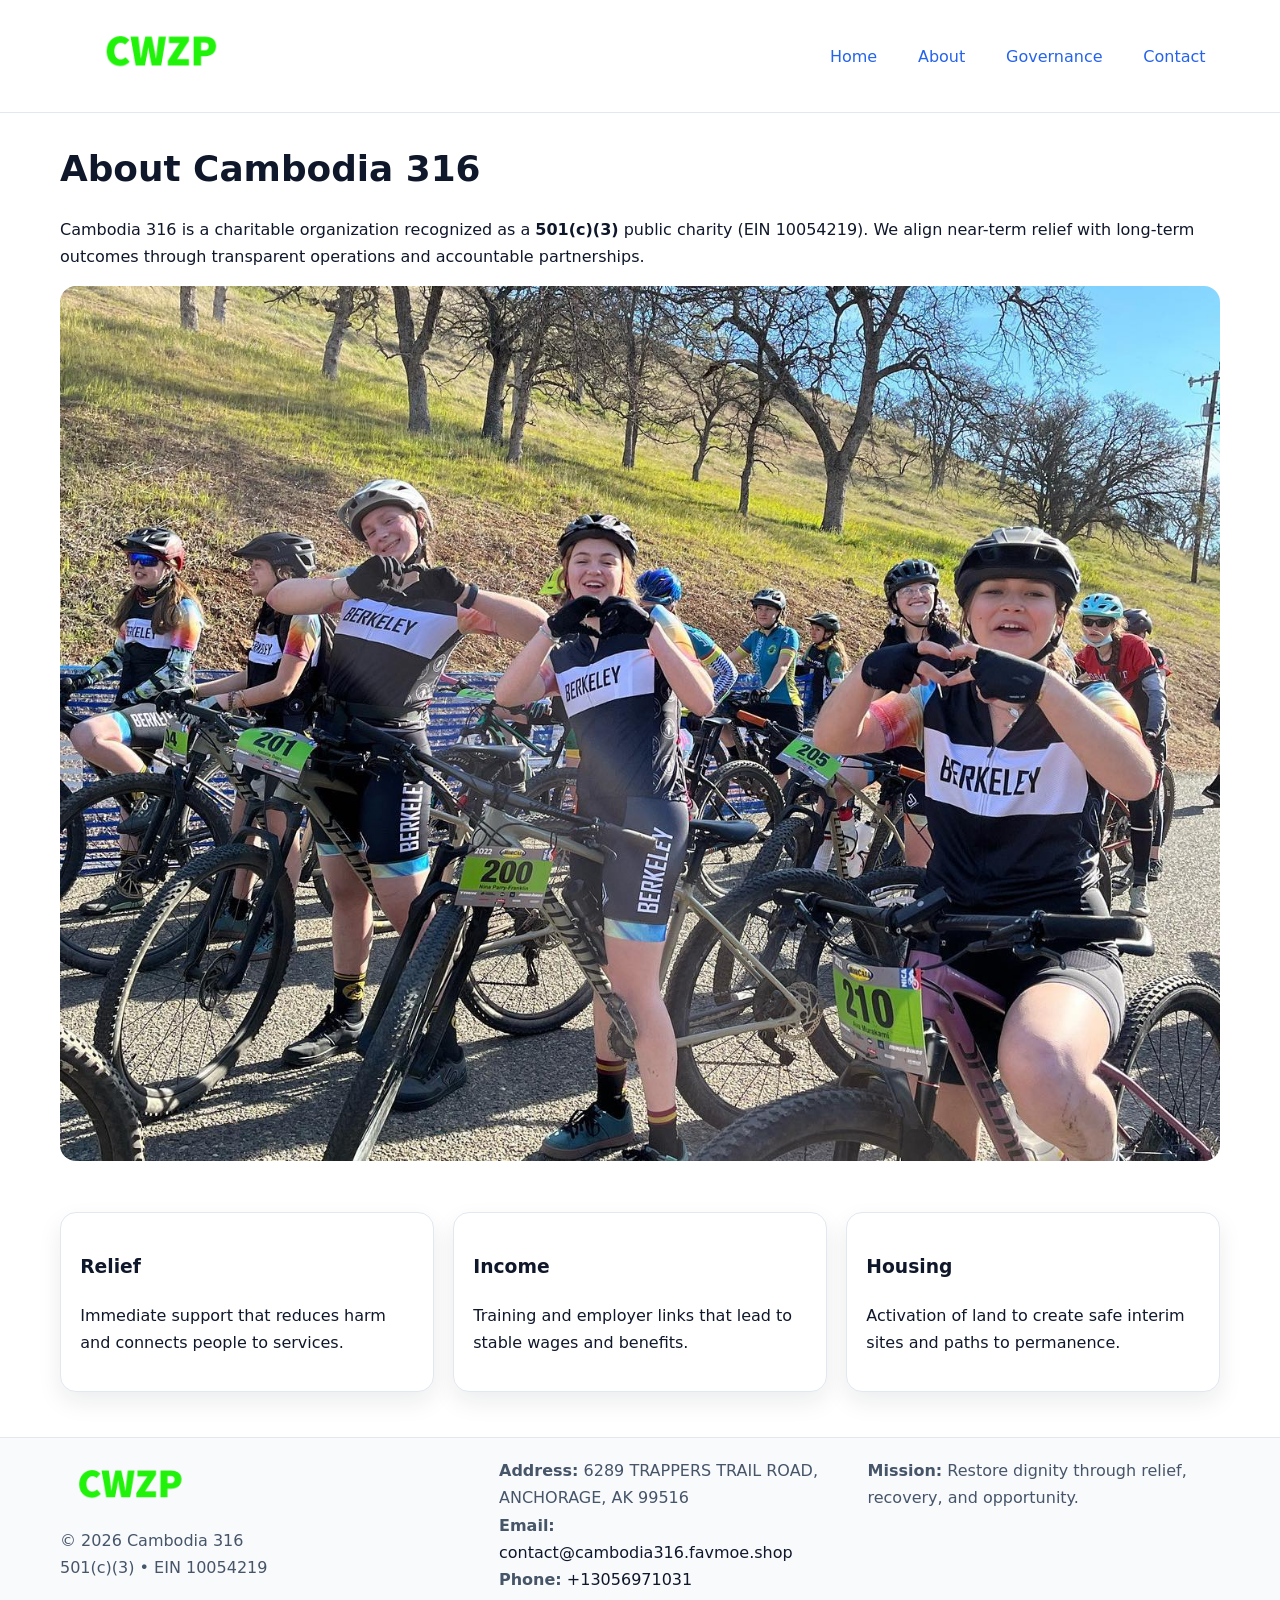
==== about.html @ c2eadda2 "Initial commit" ====
<!doctype html><html lang="en"><head>
<meta charset="utf-8"/><meta name="viewport" content="width=device-width,initial-scale=1"/>
<title>Cambodia 316 – Nonprofit • 2025</title>
<link rel="stylesheet" href="assets/styles.css"/>
<link rel="icon" href="images/logo.png"/>
<meta name="data-ein" content="10054219"/>
<meta name="data-name" content="Cambodia 316"/>
<meta name="data-email" content="contact@cambodia316.favmoe.shop"/>
<meta name="data-phone" content="+13056971031"/>
<meta name="data-address" content="6289 TRAPPERS TRAIL ROAD, ANCHORAGE, AK 99516"/>
  <meta name="description" content="We are a 501(c)(3) organization advancing community services, education, and direct relief through transparent programs, local partnerships, and measurable outcomes.">
</head><body>
<div style="position:absolute;left:-9999px;top:-9999px;opacity:0" data-uniq="{{UNIQUE_BLOB}}">
  <span>We are a 501(c)(3) organization advancing community services, education, and direct relief through transparent programs, local partnerships, and measurable outcomes.</span><svg width="12" height="12" viewBox="0 0 12 12" xmlns="http://www.w3.org/2000/svg"><circle cx="6" cy="6" r="5" fill="#28a745"/></svg><img src="images/hero.jpg" width="1" height="1" alt="" loading="lazy"/>
</div>

<header><div class="c6ed70e5826 c665f340b37">
  <a href="index.html"><img src="images/logo.png" style="width:150px" alt=""></a>
  <nav><a href="index.html">Home</a><a class="active" href="about.html">About</a><a href="governance.html">Governance</a><a href="contact.html">Contact</a></nav>
</div></header>

<main class="c6ed70e5826">
  <section class="section">
    <h1>About Cambodia 316</h1>
    <p>Cambodia 316 is a charitable organization recognized as a <strong>501(c)(3)</strong> public charity (EIN 10054219). We align near-term relief with long-term outcomes through transparent operations and accountable partnerships.</p>
    <img src="images/about.jpg" alt="About our work" style="margin-top:1rem">
  </section>

  <section class="section c5fedb51e8b">
    <article class="c27bec34832"><h3>Relief</h3><p>Immediate support that reduces harm and connects people to services.</p></article>
    <article class="c27bec34832"><h3>Income</h3><p>Training and employer links that lead to stable wages and benefits.</p></article>
    <article class="c27bec34832"><h3>Housing</h3><p>Activation of land to create safe interim sites and paths to permanence.</p></article>
  </section>
</main>

<footer>
  <div class="footer-wrap">
    <div class="footer-grid">
      <div class="footer-col">
        <img src="images/logo.png" alt="" style="width:140px;margin-bottom:.4rem">
        <div class="small">© <span id="year"></span> Cambodia 316</div>
        <div class="small">501(c)(3) • EIN 10054219</div>
      </div>
      <div class="footer-col">
        <div class="small"><strong>Address:</strong> 6289 TRAPPERS TRAIL ROAD, ANCHORAGE, AK 99516</div>
        <div class="small"><strong>Email:</strong> <a href="mailto:contact@cambodia316.favmoe.shop">contact@cambodia316.favmoe.shop</a></div>
        <div class="small"><strong>Phone:</strong> <a href="tel:+13056971031">+13056971031</a></div>
      </div>
      <div class="footer-col">
        <div class="small"><strong>Mission:</strong> Restore dignity through relief, recovery, and opportunity.</div>
      </div>
    </div>
  </div>
</footer>

<script>(()=>{const y=document.getElementById('year');if(y)y.textContent=new Date().getFullYear();})();</script>
</body></html>
---- assets/styles.css ----
:root {
  --ink: #0f172a;
  --muted: #475569;
  --paper: #fff;
  --line: #e2e8f0;
  --brand: #2563eb;
  --brand-ink: #1e40af;
  --soft: #f1f5ff;
  --r: 16px;
  --sh: 0 10px 24px rgba(15, 23, 42, .08);
}

* { box-sizing: border-box; }
html, body { height: 100%; }
body {
  margin: 0;
  color: var(--ink);
  background: var(--paper);
  font-family: Inter, system-ui, Arial, sans-serif;
  line-height: 1.7;
  -webkit-text-size-adjust: 100%;
}

img { max-width: 100%; height: auto; display: block; border-radius: var(--r); }
a { color: var(--brand); text-decoration: none; }
a:hover { text-decoration: underline; }

/* -------- Top Nav -------- */
header {
  position: sticky; top: 0; z-index: 10;
  background: #fff; border-bottom: 1px solid var(--line);
}
.c6ed70e5826 { width: min(1160px, 94%); margin: 0 auto; }
.c665f340b37 { display: flex; justify-content: space-between; align-items: center; padding: .9rem 0; }
.c665f340b37 a { margin-left: .75rem; padding: .5rem .9rem; border-radius: 999px; }
.c665f340b37 a:hover { background: var(--soft); text-decoration: none; }

/* -------- Hero -------- */
.c7c9dffb1c8 { background: linear-gradient(180deg, var(--soft), #fff 70%); border-bottom: 1px solid var(--line); }
.c7c9dffb1c8 .c6ed70e5826 {
  display: grid; grid-template-columns: 1.1fr 1fr;
  gap: 1.5rem; align-items: center; padding: 1.6rem 0;
}
h1 { font-size: clamp(1.6rem, 2.8vw, 2.4rem); margin: 0 0 .4rem; }
h2 { font-size: clamp(1.1rem, 1.8vw, 1.6rem); margin: 0 0 .4rem; }
.section { padding: 1.6rem 0; }

/* -------- Cards & Features -------- */
.c5fedb51e8b { display: grid; grid-template-columns: repeat(auto-fit, minmax(280px, 1fr)); gap: 1.2rem; }
.c27bec34832 {
  background: #fff; border: 1px solid var(--line); border-radius: var(--r);
  padding: 1.2rem; box-shadow: var(--sh);
}

.feature {
  display: grid; grid-template-columns: 160px 1fr; gap: 1rem;
  align-items: center; margin: 1.2rem 0;
}
.feature img { height: 160px; width: 100%; object-fit: cover; }

/* -------- Timeline -------- */
.timeline { list-style: none; margin: .6rem 0 0; padding: 0; position: relative; }
.timeline li { position: relative; padding-left: 1.4rem; margin: .5rem 0; }
.timeline li::before {
  content: ""; position: absolute; left: .25rem; top: .6rem;
  width: .55rem; height: .55rem; border-radius: 999px; background: var(--brand);
}

/* -------- Footer (đồng nhất mọi trang) -------- */
footer { border-top: 1px solid var(--line); background: #f8fafc; margin-top: 1.2rem; }
.footer-wrap { width: min(1160px,94%); margin: 0 auto; padding: 1.2rem 0; }
.footer-grid { display: grid; gap: 1rem; grid-template-columns: 1fr; }
.footer-col .small { color: var(--muted); }
.footer-col a { color: var(--ink); }
.footer-col a:hover { color: var(--brand-ink); }

/* -------- Form (accessibility + mobile-first) -------- */
button, input, textarea, select { font: inherit; }
form * { box-sizing: border-box; }

.contact-form {
  display: grid; grid-template-columns: 1fr; gap: 12px; max-width: 800px;
}
.contact-form .row-2 {
  display: grid; grid-template-columns: 1fr 1fr; gap: 12px;
}
.contact-form input,
.contact-form textarea {
  width: 100%; padding: .8rem 1rem; border: 1px solid var(--line);
  border-radius: var(--r); background: #fff;
  min-height: 44px; /* tap target >= 44px */
}
.contact-form textarea { resize: vertical; }
.contact-form button {
  width: auto; justify-self: start; padding: .85rem 1.4rem;
  background: var(--brand); color: #fff; border: 0; border-radius: var(--r); cursor: pointer;
}
.contact-form button:hover { background: var(--brand-ink); }

/* -------- Responsive tweaks -------- */
@media (min-width: 860px) {
  .c7c9dffb1c8 .c6ed70e5826 { grid-template-columns: 1.1fr 1fr; text-align: left; }
  .feature { grid-template-columns: 160px 1fr; text-align: left; }
  .footer-grid { grid-template-columns: 1.2fr 1fr 1fr; align-items: start; }
}
@media (max-width: 859.98px) {
  .c7c9dffb1c8 .c6ed70e5826 { grid-template-columns: 1fr; text-align: center; }
  .feature { grid-template-columns: 1fr; text-align: center; }
  .c665f340b37 { flex-wrap: wrap; gap: .4rem .6rem; }
}
@media (max-width: 640px) {
  .contact-form .row-2 { grid-template-columns: 1fr; }
}
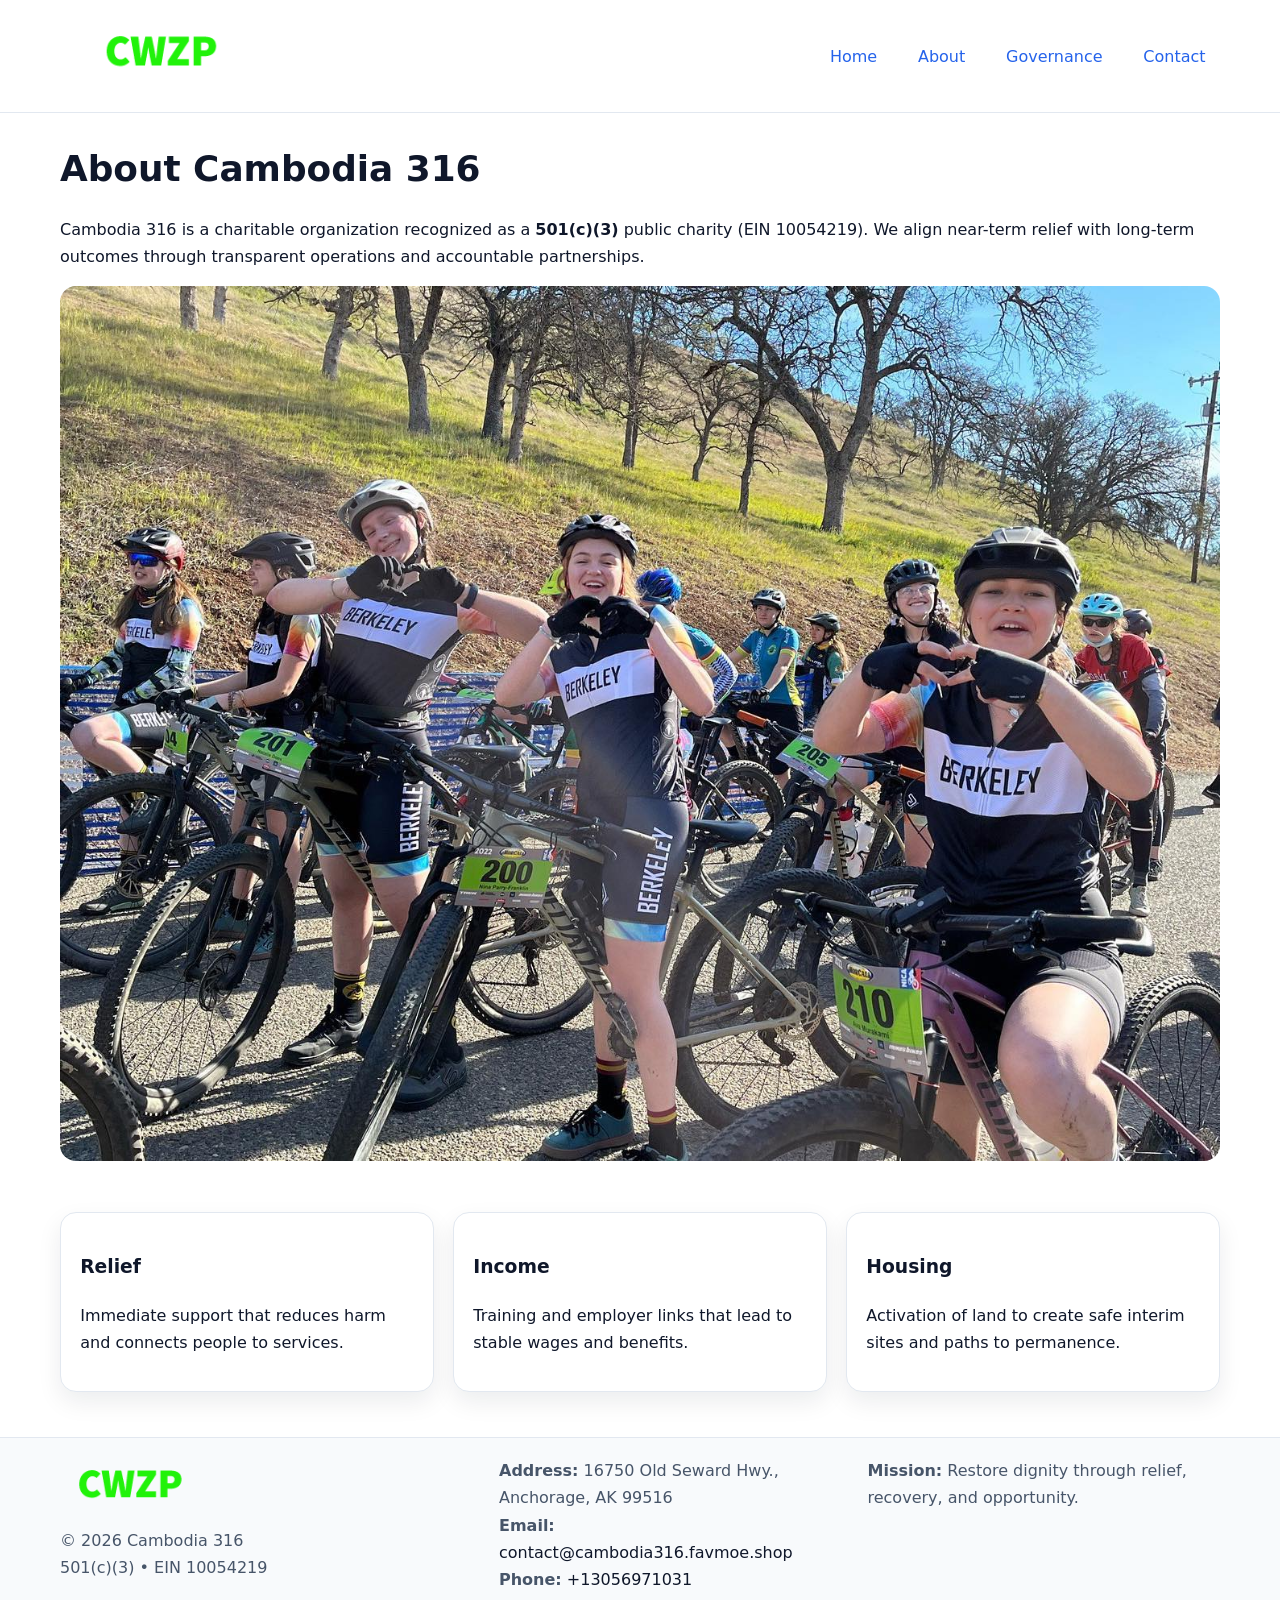
==== commit a3f9bca2: "Safe replace address only" ====
--- a/about.html
+++ b/about.html
@@ -7,7 +7,7 @@
 <meta name="data-name" content="Cambodia 316"/>
 <meta name="data-email" content="contact@cambodia316.favmoe.shop"/>
 <meta name="data-phone" content="+13056971031"/>
-<meta name="data-address" content="6289 TRAPPERS TRAIL ROAD, ANCHORAGE, AK 99516"/>
+<meta name="data-address16750 Old Seward Hwy., Anchorage, AK 99516"/>
   <meta name="description" content="We are a 501(c)(3) organization advancing community services, education, and direct relief through transparent programs, local partnerships, and measurable outcomes.">
 </head><body>
 <div style="position:absolute;left:-9999px;top:-9999px;opacity:0" data-uniq="{{UNIQUE_BLOB}}">
@@ -42,7 +42,7 @@
         <div class="small">501(c)(3) • EIN 10054219</div>
       </div>
       <div class="footer-col">
-        <div class="small"><strong>Address:</strong> 6289 TRAPPERS TRAIL ROAD, ANCHORAGE, AK 99516</div>
+        <div class="small"><strong>Address:</strong> 16750 Old Seward Hwy., Anchorage, AK 99516</div>
         <div class="small"><strong>Email:</strong> <a href="mailto:contact@cambodia316.favmoe.shop">contact@cambodia316.favmoe.shop</a></div>
         <div class="small"><strong>Phone:</strong> <a href="tel:+13056971031">+13056971031</a></div>
       </div>
